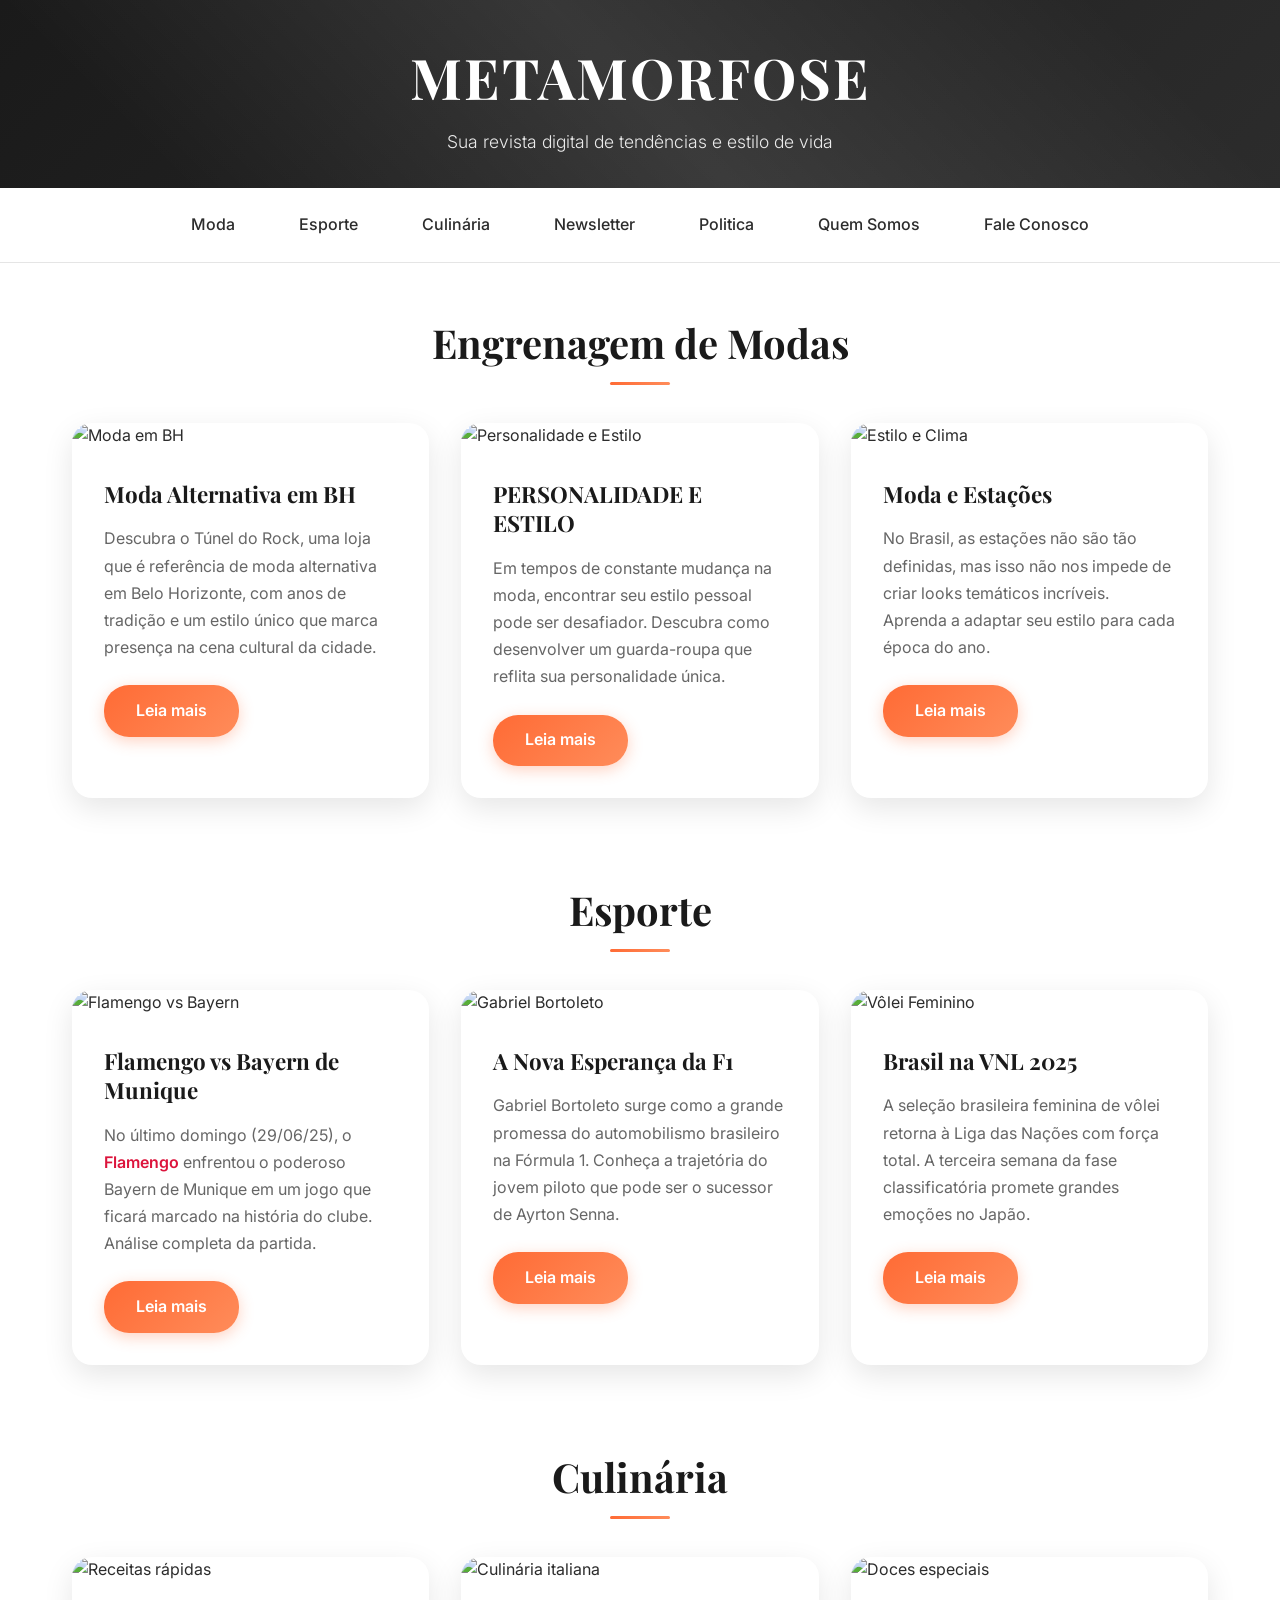
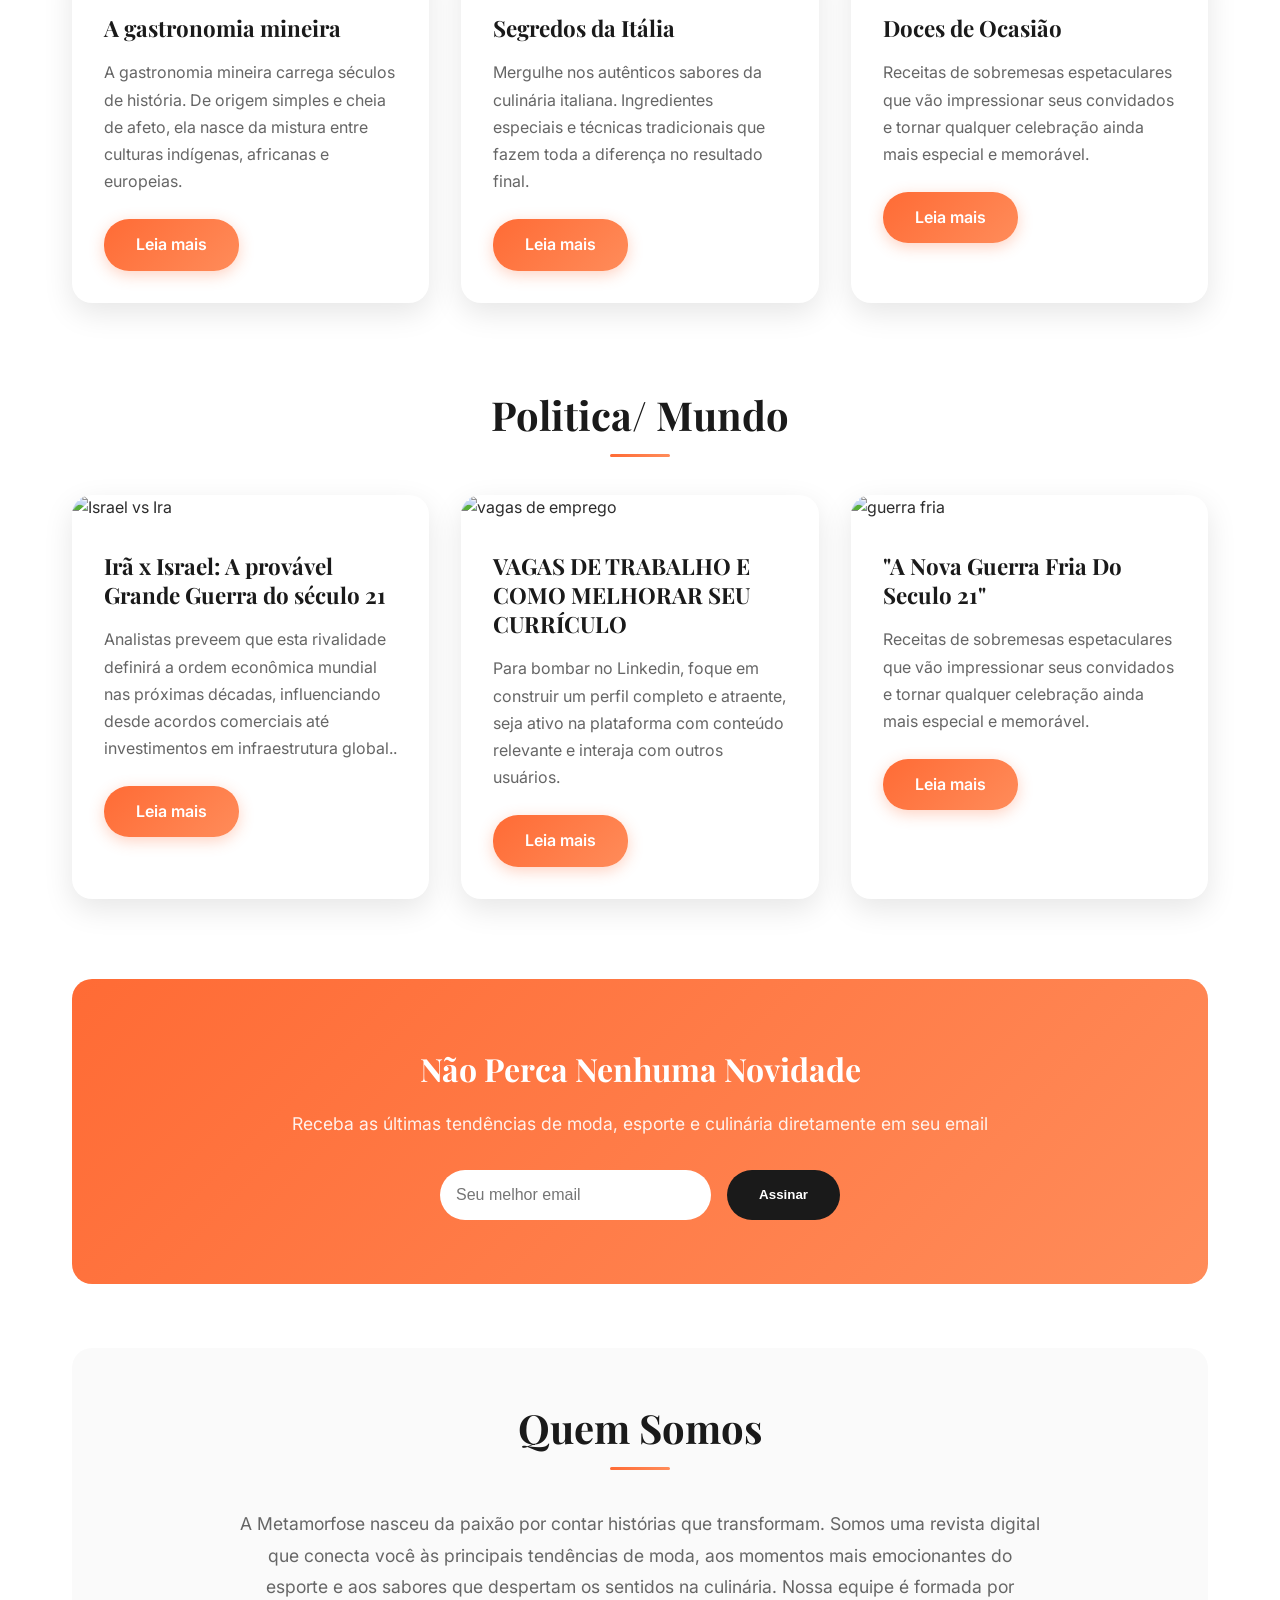
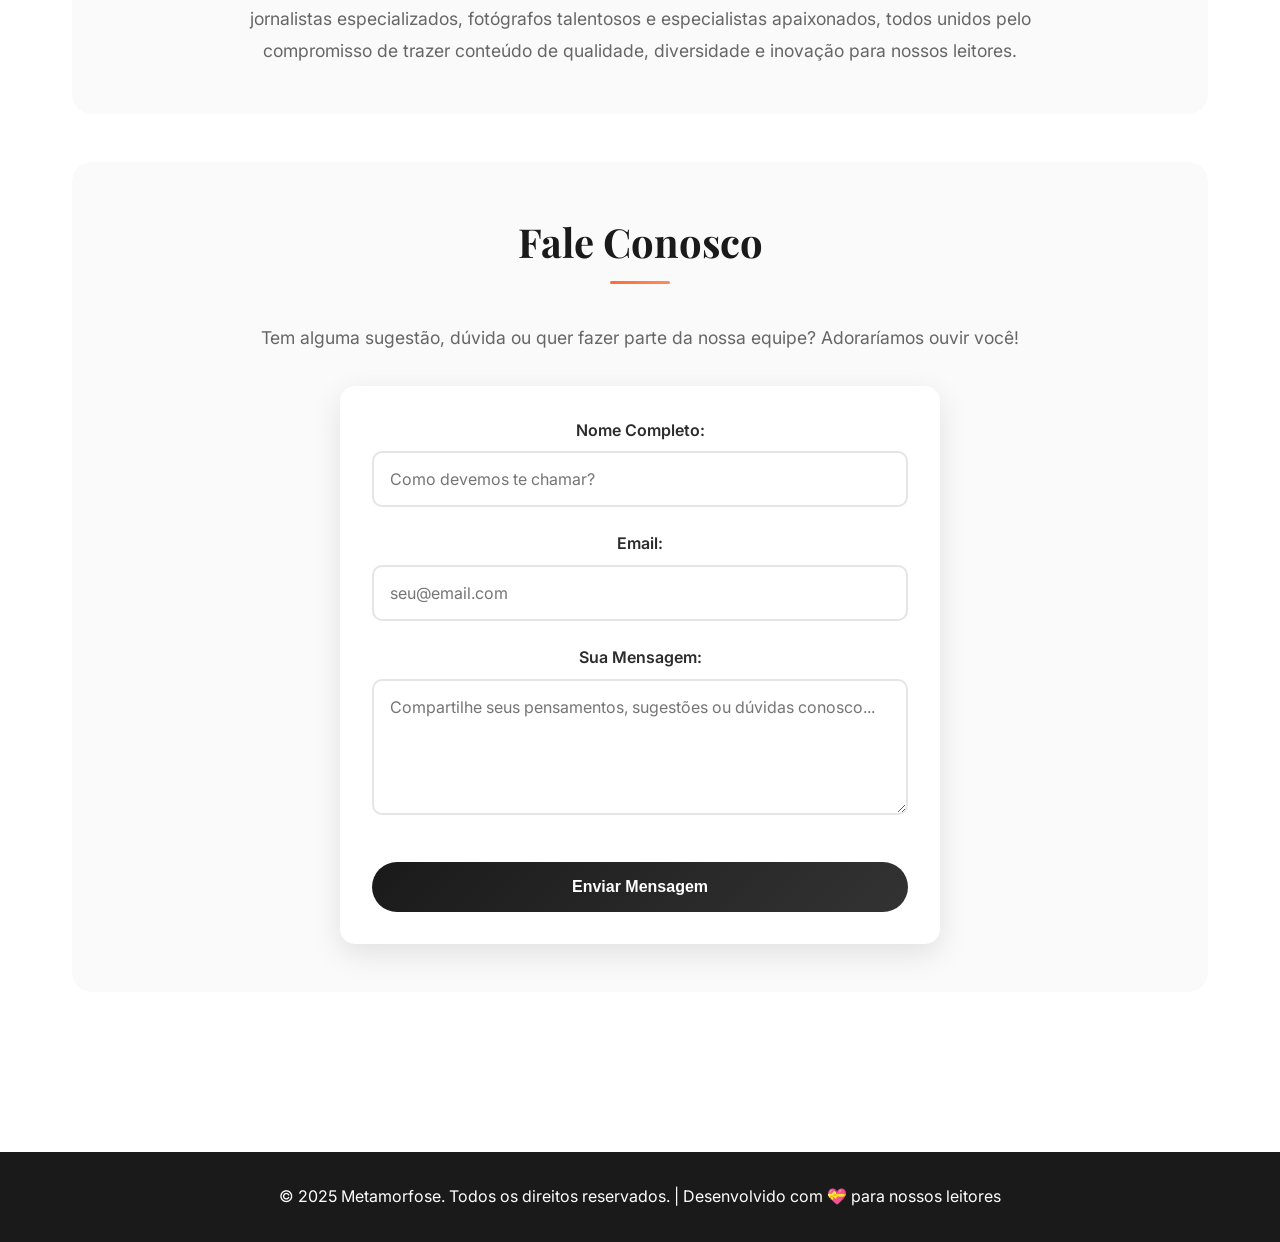
==== HTML/index.html @ 2390f220 "feat: adicionando nova página HTML" ====
<!DOCTYPE html>
<html lang="pt-br">
<head>
  <meta charset="UTF-8" />
  <meta name="viewport" content="width=device-width, initial-scale=1" />
  <title>Metamorfose - Revista de Notícias</title>
  <link rel="preconnect" href="https://fonts.googleapis.com">
  <link rel="preconnect" href="https://fonts.gstatic.com" crossorigin>
  <link href="https://fonts.googleapis.com/css2?family=Playfair+Display:wght@400;500;600;700&family=Inter:wght@300;400;500;600;700&display=swap" rel="stylesheet">
  <style>
    * {
      margin: 0;
      padding: 0;
      box-sizing: border-box;
    }

    :root {
      --primary-color: #1a1a1a;
      --accent-color: #ff6b35;
      --text-light: #666;
      --text-dark: #2c2c2c;
      --bg-light: #fafafa;
      --border-color: #e5e5e5;
      --shadow: 0 10px 30px rgba(0,0,0,0.1);
      --shadow-hover: 0 20px 40px rgba(0,0,0,0.15);
    }

    body {
      font-family: 'Inter', sans-serif;
      line-height: 1.6;
      color: var(--text-dark);
      overflow-x: hidden;
    }

    /* Header */
    header {
      background: linear-gradient(135deg, var(--primary-color) 0%, #2c2c2c 100%);
      color: white;
      padding: 2rem 0;
      text-align: center;
      position: relative;
      overflow: hidden;
    }

    header::before {
      content: '';
      position: absolute;
      top: 0;
      left: -50%;
      width: 200%;
      height: 100%;
      background: linear-gradient(45deg, transparent 30%, rgba(255,255,255,0.1) 50%, transparent 70%);
      animation: shine 3s infinite;
    }

    @keyframes shine {
      0% { transform: translateX(-100%); }
      100% { transform: translateX(100%); }
    }

    header h1 {
      font-family: 'Playfair Display', serif;
      font-size: 3.5rem;
      font-weight: 700;
      letter-spacing: 2px;
      margin-bottom: 0.4rem;
      position: relative;
      z-index: 2;
    }

    header .subtitle {
      font-size: 1.1rem;
      opacity: 0.9;
      font-weight: 300;
      position: relative;
      z-index: 2;
    }

    /* Navigation */
    nav {
      background: rgba(255,255,255,0.95);
      backdrop-filter: blur(10px);
      padding: 1rem 0;
      position: sticky;
      top: 0;
      z-index: 100;
      border-bottom: 1px solid var(--border-color);
    }

    .nav-container {
      max-width: 1200px;
      margin: 0 auto;
      display: flex;
      justify-content: center;
      gap: 2rem;
      padding: 0 2rem;
    }

    nav a {
      text-decoration: none;
      color: var(--text-dark);
      font-weight: 500;
      padding: 0.5rem 1rem;
      border-radius: 25px;
      transition: all 0.3s ease;
      position: relative;
    }

    nav a:hover {
      color: var(--accent-color);
      background: rgba(255,107,53,0.1);
      transform: translateY(-2px);
    }

    /* Main Content */
    main {
      max-width: 1200px;
      margin: 0 auto;
      padding: 3rem 2rem;
    }

    /* Section Headers */
    section {
      margin-bottom: 5rem;
    }

    section h2 {
      font-family: 'Playfair Display', serif;
      font-size: 2.5rem;
      color: var(--primary-color);
      text-align: center;
      margin-bottom: 3rem;
      position: relative;
    }

    section h2::after {
      content: '';
      position: absolute;
      bottom: -10px;
      left: 50%;
      transform: translateX(-50%);
      width: 60px;
      height: 3px;
      background: linear-gradient(90deg, var(--accent-color), #ff8c5a);
      border-radius: 2px;
    }

    /* Cards */
    .cards-container {
      display: grid;
      grid-template-columns: repeat(auto-fit, minmax(350px, 1fr));
      gap: 2rem;
      margin-top: 3rem;
    }

    .card {
      background: white;
      border-radius: 20px;
      overflow: hidden;
      box-shadow: var(--shadow);
      transition: all 0.4s ease;
      position: relative;
    }

    .card:hover {
      transform: translateY(-10px);
      box-shadow: var(--shadow-hover);
    }

    .card img {
      width: 100%;
      height: 250px;
      object-fit: cover;
      transition: transform 0.4s ease;
    }

    .card:hover img {
      transform: scale(1.05);
    }

    .card-content {
      padding: 2rem;
    }

    .card-content h3 {
      font-family: 'Playfair Display', serif;
      font-size: 1.4rem;
      color: var(--primary-color);
      margin-bottom: 1rem;
      line-height: 1.3;
    }

    .card-content p {
      color: var(--text-light);
      margin-bottom: 1.5rem;
      line-height: 1.7;
    }

    .card-content a {
      display: inline-block;
      background: linear-gradient(135deg, var(--accent-color), #ff8c5a);
      color: white;
      text-decoration: none;
      padding: 0.8rem 2rem;
      border-radius: 25px;
      font-weight: 600;
      transition: all 0.3s ease;
      box-shadow: 0 4px 15px rgba(255,107,53,0.3);
    }

    .card-content a:hover {
      transform: translateY(-2px);
      box-shadow: 0 8px 25px rgba(255,107,53,0.4);
    }

    /* Special styling for Flamengo text */
    .flamengo-highlight {
      color: #dc143c;
      font-weight: 600;
    }

    /* Info Sections */
    .info-section {
      background: var(--bg-light);
      padding: 3rem;
      border-radius: 20px;
      margin: 3rem 0;
      text-align: center;
    }

    .info-section p {
      font-size: 1.1rem;
      line-height: 1.8;
      color: var(--text-light);
      max-width: 800px;
      margin: 0 auto;
    }

    /* Form */
    .contact-form { 
      max-width: 600px;
      margin: 2rem auto 0;
      background: white;
      padding: 2rem;
      border-radius: 15px;
      box-shadow: var(--shadow);
    }

    .form-group {
      margin-bottom: 1.5rem;
    }

    .contact-form label {
      display: block;
      margin-bottom: 0.5rem;
      font-weight: 600;
      color: var(--text-dark);
    }

    .contact-form input,
    .contact-form textarea {
      width: 100%;
      padding: 1rem;
      border: 2px solid var(--border-color);
      border-radius: 10px;
      font-size: 1rem;
      transition: border-color 0.3s ease;
      font-family: inherit;
    }

    .contact-form input:focus,
    .contact-form textarea:focus {
      outline: none;
      border-color: var(--accent-color);
    }

    .contact-form button {
      background: linear-gradient(135deg, var(--primary-color), #333);
      color: white;
      border: none;
      padding: 1rem 2rem;
      font-size: 1rem;
      font-weight: 600;
      border-radius: 25px;
      cursor: pointer;
      transition: all 0.3s ease;
      width: 100%;
      margin-top: 1rem;
    }

    .contact-form button:hover {
      transform: translateY(-2px);
      box-shadow: 0 8px 25px rgba(26,26,26,0.3);
    }

    /* Footer */
    footer {
      background: var(--primary-color);
      color: white;
      text-align: center;
      padding: 2rem;
      margin-top: 4rem;
    }

    /* Newsletter Section */
    .newsletter {
      background: linear-gradient(135deg, var(--accent-color), #ff8c5a);
      color: white;
      text-align: center;
      padding: 4rem 2rem;
      margin: 4rem 0;
      border-radius: 20px;
    }

    .newsletter h3 {
      font-family: 'Playfair Display', serif;
      font-size: 2rem;
      margin-bottom: 1rem;
    }

    .newsletter p {
      font-size: 1.1rem;
      margin-bottom: 2rem;
      opacity: 0.9;
    }

    .newsletter-form {
      display: flex;
      max-width: 400px;
      margin: 0 auto;
      gap: 1rem;
    }

    .newsletter-form input {
      flex: 1;
      padding: 1rem;
      border: none;
      border-radius: 25px;
      font-size: 1rem;
    }

    .newsletter-form button {
      background: var(--primary-color);
      color: white;
      border: none;
      padding: 1rem 2rem;
      border-radius: 25px;
      font-weight: 600;
      cursor: pointer;
      transition: all 0.3s ease;
    }

    .newsletter-form button:hover {
      background: #333;
      transform: translateY(-2px);
    }

    /* Responsive */
    @media (max-width: 768px) {
      header h1 {
        font-size: 2.5rem;
      }

      .nav-container {
        flex-wrap: wrap;
        gap: 1rem;
      }

      .cards-container {
        grid-template-columns: 1fr;
      }

      section h2 {
        font-size: 2rem;
      }

      .newsletter-form {
        flex-direction: column;
      }

      main {
        padding: 2rem 1rem;
      }
    }

    /* Smooth scrolling */
    html {
      scroll-behavior: smooth;
    }

    /* Loading animation */
    @keyframes fadeInUp {
      from {
        opacity: 0;
        transform: translateY(30px);
      }
      to {
        opacity: 1;
        transform: translateY(0);
      }
    }

    .card {
      animation: fadeInUp 0.6s ease forwards;
    }

    .card:nth-child(2) {
      animation-delay: 0.2s;
    }

    .card:nth-child(3) {
      animation-delay: 0.4s;
    }
  </style>
</head>
<body>

  <header>
    <h1>METAMORFOSE</h1>
    <p class="subtitle">Sua revista digital de tendências e estilo de vida</p>
  </header>

  <nav>
    <div class="nav-container">
      <a href="#moda">Moda</a>
      <a href="#esporte">Esporte</a>
      <a href="#culinaria">Culinária</a>
      <a href="#newsletter">Newsletter</a>
      <a href="#Politica">Politica</a>
      <a href="#quem-somos">Quem Somos</a>
      <a href="#fale-conosco">Fale Conosco</a>
      
    </div>
  </nav>

  <main>
    <!-- Moda -->
    <section id="moda">
      <h2>Engrenagem de Modas</h2>
      <div class="cards-container">
        <article class="card">
          <img src="https://assets.rediredi.com/stores/images/7401c945-fddd-47c9-9fd6-4acf0120afe0_7926d182-d476-4538-8753-f0b7ef1f3ded.jpg?s=large&f=webp" alt="Moda em BH" />
          <div class="card-content">
            <h3>Moda Alternativa em BH</h3>
            <p>Descubra o Túnel do Rock, uma loja que é referência de moda alternativa em Belo Horizonte, com anos de tradição e um estilo único que marca presença na cena cultural da cidade.</p>
            <a href="Moda.html" onclick="openArticle('moda-bh')">Leia mais</a>
          </div>
        </article>

        <article class="card">
          <img src="../imagens/wherearetheavocados_42003051_259103254798828_737869429671301063_n.jpg" alt="Personalidade e Estilo" />
          <div class="card-content">
            <h3> PERSONALIDADE E ESTILO</h3>
            <p>Em tempos de constante mudança na moda, encontrar seu estilo pessoal pode ser desafiador. Descubra como desenvolver um guarda-roupa que reflita sua personalidade única.</p>
            <a href="Estilo.html" onclick="openArticle('personalidade-estilo')">Leia mais</a>
          </div>
        </article>

        <article class="card">
          <img src="https://img.freepik.com/fotos-gratis/conceito-de-estilo-de-vida-adolescente_23-2148095613.jpg?semt=ais_hybrid&w=740" alt="Estilo e Clima" />
          <div class="card-content">
            <h3>Moda e Estações</h3>
            <p>No Brasil, as estações não são tão definidas, mas isso não nos impede de criar looks temáticos incríveis. Aprenda a adaptar seu estilo para cada época do ano.</p>
            <a href="#" onclick="openArticle('moda-estacoes')">Leia mais</a>
          </div> 
        </article>
      </div>
    </section>

    <!-- Esporte -->
    <section id="esporte">
      <h2>Esporte</h2>
      <div class="cards-container">
        <article class="card">
          <img src="https://fla-image.mundobola.com/_next/image/?url=https%3A%2F%2Ffla-media.mundobola.com%2Fmedia%2F2025%2F06%2Fcopa-do-mundo-de-clubes-flamengo-x-bayern-jorginho.jpg&w=1200&q=75" alt="Flamengo vs Bayern" />
          <div class="card-content">
            <h3>Flamengo vs Bayern de Munique</h3>
            <p>No último domingo (29/06/25), o <span class="flamengo-highlight">Flamengo</span> enfrentou o poderoso Bayern de Munique em um jogo que ficará marcado na história do clube. Análise completa da partida.</p>
            <a href="flamengo.html" onclick="openArticle('flamengo-bayern')">Leia mais</a>
          </div>
        </article>

        <article class="card">
          <img src="https://correiopaulista.com/wp-content/uploads/2025/07/bortoleto-abandona-correio-paulista.png" alt="Gabriel Bortoleto" />
          <div class="card-content">
            <h3>A Nova Esperança da F1</h3>
            <p>Gabriel Bortoleto surge como a grande promessa do automobilismo brasileiro na Fórmula 1. Conheça a trajetória do jovem piloto que pode ser o sucessor de Ayrton Senna.</p>
            <a href="f1.html" onclick="openArticle('bortoleto-f1')">Leia mais</a>
          </div>
        </article>

        <article class="card">
          <img src="https://sportbuzz.com.br/wp-content/uploads/2024/07/httpssportbuzz.com_.brmediauploads202406sem-titulo-1_2moyqeat.png" alt="Vôlei Feminino" />
          <div class="card-content">
            <h3>Brasil na VNL 2025</h3>
            <p>A seleção brasileira feminina de vôlei retorna à Liga das Nações com força total. A terceira semana da fase classificatória promete grandes emoções no Japão.</p>
            <a href="vnl.html" onclick="openArticle('brasil-vnl')">Leia mais</a>
          </div>
        </article>
      </div>
    </section>

    <!-- Culinária -->
    <section id="culinaria">
      <h2>Culinária</h2>
      <div class="cards-container">
        <article class="card">
          <img src="https://images.unsplash.com/photo-1574484284002-952d92456975?ixlib=rb-4.0.3&auto=format&fit=crop&w=800&q=80" alt="Receitas rápidas" />
          <div class="card-content">
            <h3>A gastronomia mineira</h3>
            <p>A gastronomia mineira carrega séculos de história. De origem simples e cheia de afeto, ela nasce da mistura entre culturas indígenas, africanas e europeias. </p>
            <a href="culinaria.html" onclick="openArticle('receitas-rapidas')">Leia mais</a>
          </div>
        </article>

        <article class="card">
          <img src="https://images.unsplash.com/photo-1512058564366-c9e3a9c8a8d9?auto=format&fit=crop&w=400&q=80" alt="Culinária italiana" />
          <div class="card-content">
            <h3>Segredos da Itália</h3>
            <p>Mergulhe nos autênticos sabores da culinária italiana. Ingredientes especiais e técnicas tradicionais que fazem toda a diferença no resultado final.</p>
            <a href="#" onclick="openArticle('culinaria-italiana')">Leia mais</a>
          </div>
        </article>

        <article class="card">
          <img src="https://images.unsplash.com/photo-1478145046317-39f10e56b5e9?auto=format&fit=crop&w=400&q=80" alt="Doces especiais" />
          <div class="card-content">
            <h3>Doces de Ocasião</h3>
            <p>Receitas de sobremesas espetaculares que vão impressionar seus convidados e tornar qualquer celebração ainda mais especial e memorável.</p>
            <a href="#" onclick="openArticle('doces-especiais')">Leia mais</a>
          </div>
        </article>
      </div>
    </section>

     <!-- Politica -->
    <section id="Politica">
      <h2>Politica/ Mundo</h2>
      <div class="cards-container">
        <article class="card">
          <img src="img/poder-guerra-ir-israel.png" alt="Israel vs Ira " />
          <div class="card-content">
            <h3>Irã x Israel: A provável Grande Guerra do século 21</h3>
            <p>Analistas preveem que esta rivalidade definirá a ordem econômica mundial nas próximas décadas, influenciando desde acordos comerciais até investimentos em infraestrutura global.. </p>
            <a href="guerra.html" onclick="openArticle('israel e ira')">Leia mais</a>
          </div>
        </article>

        <article class="card">
          <img src="img/taqe.jpg" alt="vagas de emprego" />
          <div class="card-content">
            <h3>VAGAS DE TRABALHO E COMO MELHORAR SEU CURRÍCULO</h3>
            <p>Para bombar no Linkedin, foque em construir um perfil completo e atraente, seja ativo na plataforma com conteúdo relevante e interaja com outros usuários.</p>
            <a href="vagasemprego.html" onclick="openArticle('vagas de emprego')">Leia mais</a>
          </div>
        </article>

        <article class="card">
          <img src="img/EUA-x-China.png" alt="guerra fria " />
          <div class="card-content">
            <h3>"A Nova Guerra Fria Do Seculo 21"</h3>
            <p>Receitas de sobremesas espetaculares que vão impressionar seus convidados e tornar qualquer celebração ainda mais especial e memorável.</p>
            <a href="guerrafria.html" onclick="openArticle('guerra - fria')">Leia mais</a>
          </div>
        </article>
      </div>
    </section>

    <!-- Newsletter -->
    <section id="newsletter" class="newsletter">
      <h3>Não Perca Nenhuma Novidade</h3>
      <p>Receba as últimas tendências de moda, esporte e culinária diretamente em seu email</p>
      <form class="newsletter-form" onsubmit="subscribeNewsletter(event)">
        <input type="email" placeholder="Seu melhor email" required />
        <button type="submit">Assinar</button>
      </form>
    </section>

    <!-- Quem Somos -->
    <section id="quem-somos" class="info-section">
      <h2>Quem Somos</h2>
      <p> 
        A Metamorfose nasceu da paixão por contar histórias que transformam. Somos uma revista digital 
        que conecta você às principais tendências de moda, aos momentos mais emocionantes do esporte 
        e aos sabores que despertam os sentidos na culinária. Nossa equipe é formada por jornalistas 
        especializados, fotógrafos talentosos e especialistas apaixonados, todos unidos pelo compromisso 
        de trazer conteúdo de qualidade, diversidade e inovação para nossos leitores.
      </p>
    </section>

    <!-- Fale Conosco -->
    <section id="fale-conosco" class="info-section">
      <h2>Fale Conosco</h2>
      <p>Tem alguma sugestão, dúvida ou quer fazer parte da nossa equipe? Adoraríamos ouvir você!</p>

      <form class="contact-form" onsubmit="sendMessage(event)">
        <div class="form-group">
          <label for="nome">Nome Completo:</label>
          <input type="text" id="nome" name="nome" placeholder="Como devemos te chamar?" required />
        </div>

        <div class="form-group">
          <label for="email">Email:</label>
          <input type="email" id="email" name="email" placeholder="seu@email.com" required />
        </div>

        <div class="form-group">
          <label for="mensagem">Sua Mensagem:</label>
          <textarea id="mensagem" name="mensagem" rows="5" placeholder="Compartilhe seus pensamentos, sugestões ou dúvidas conosco..." required></textarea>
        </div>

        <button type="submit">Enviar Mensagem</button>
      </form>
    </section>
  </main>

  <footer>
    <p>&copy; 2025 Metamorfose. Todos os direitos reservados. | Desenvolvido com 💝 para nossos leitores</p>
  </footer>

  <script src="../ascents/scripts/app.js"> </script>
 

</body>
</html>
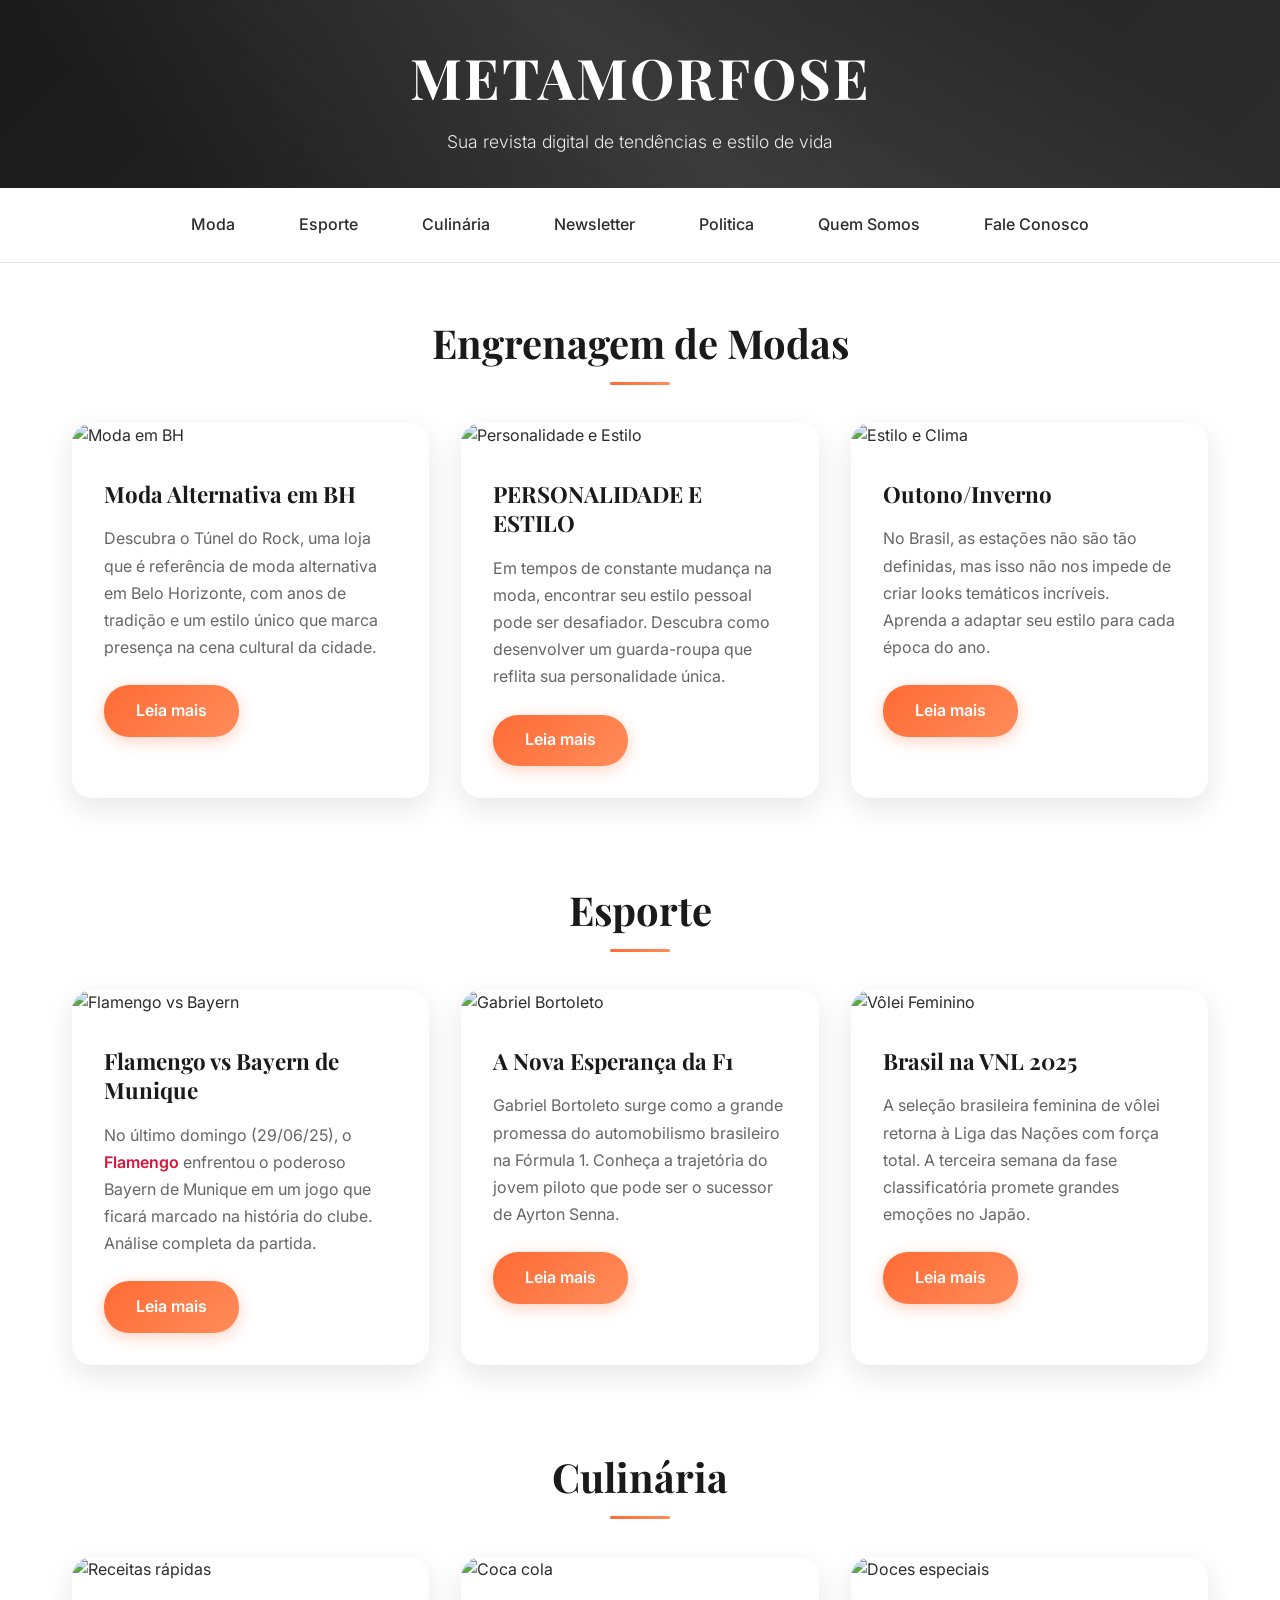
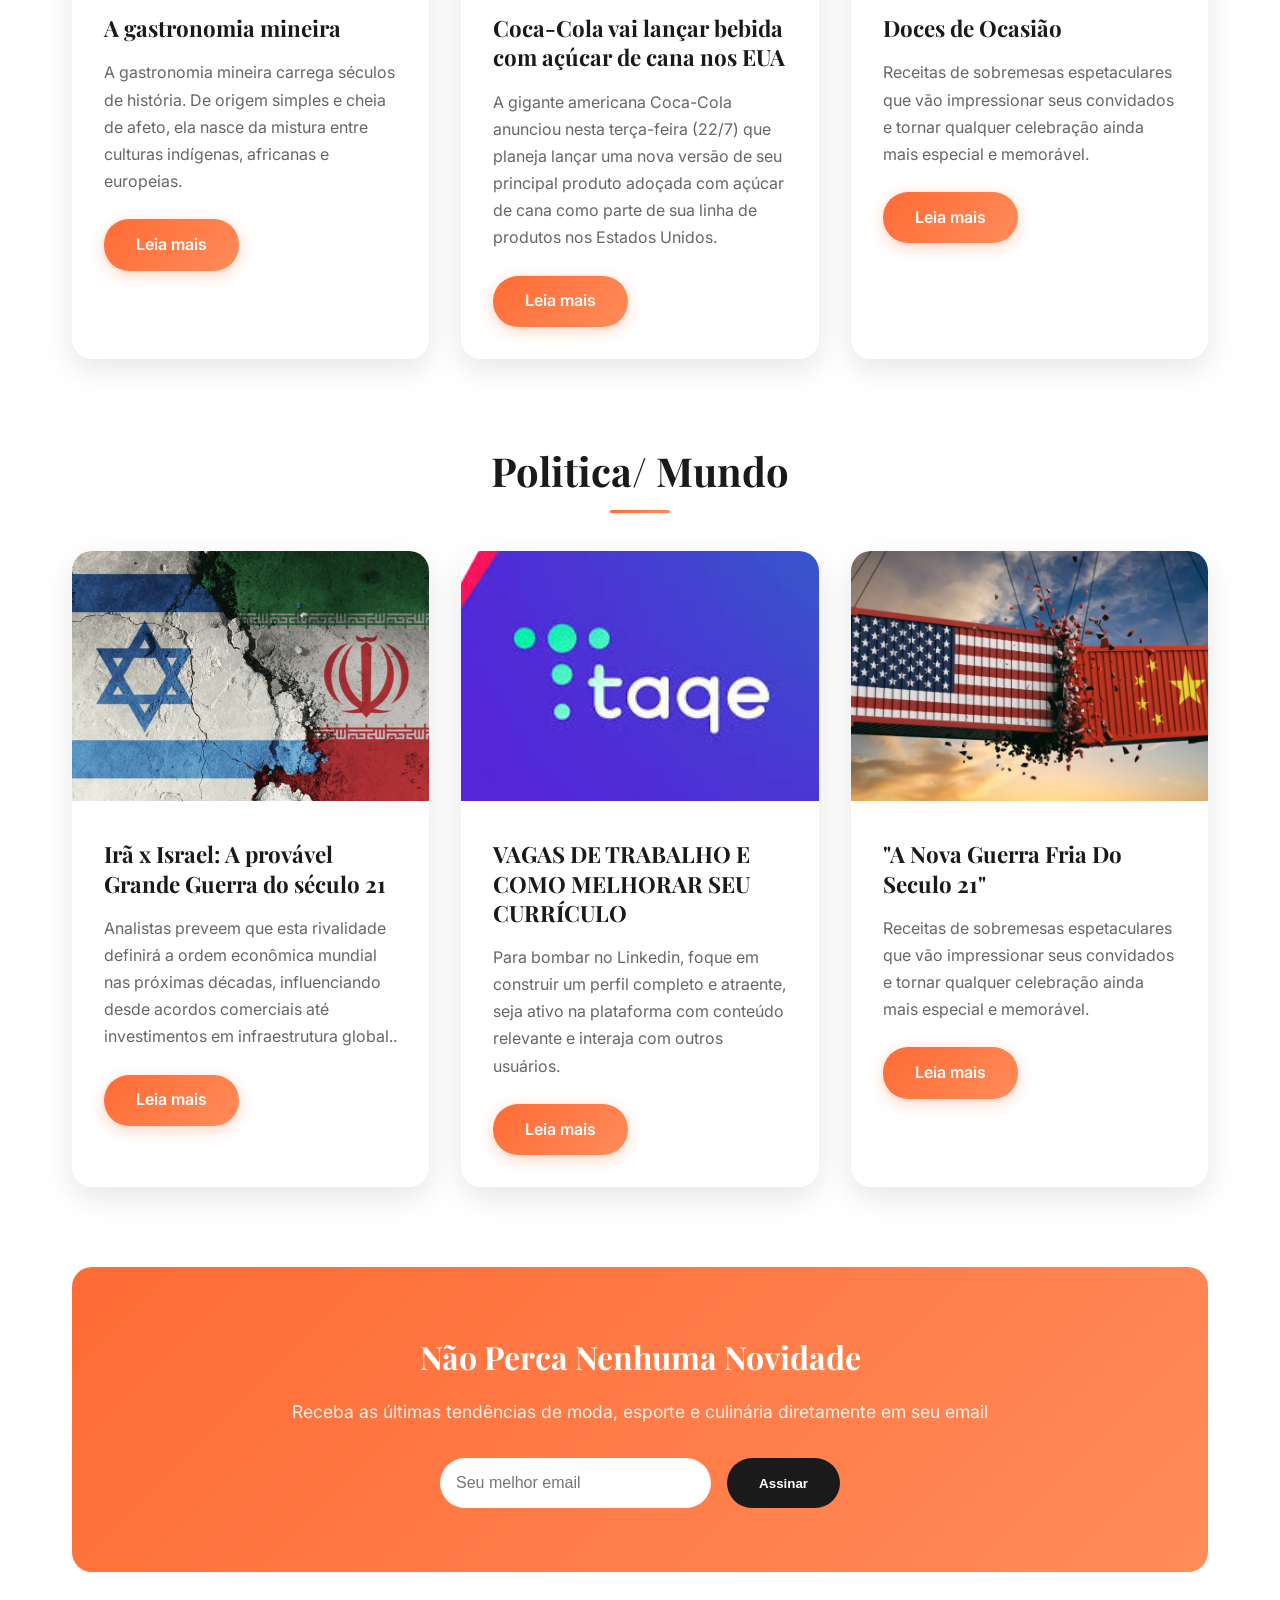
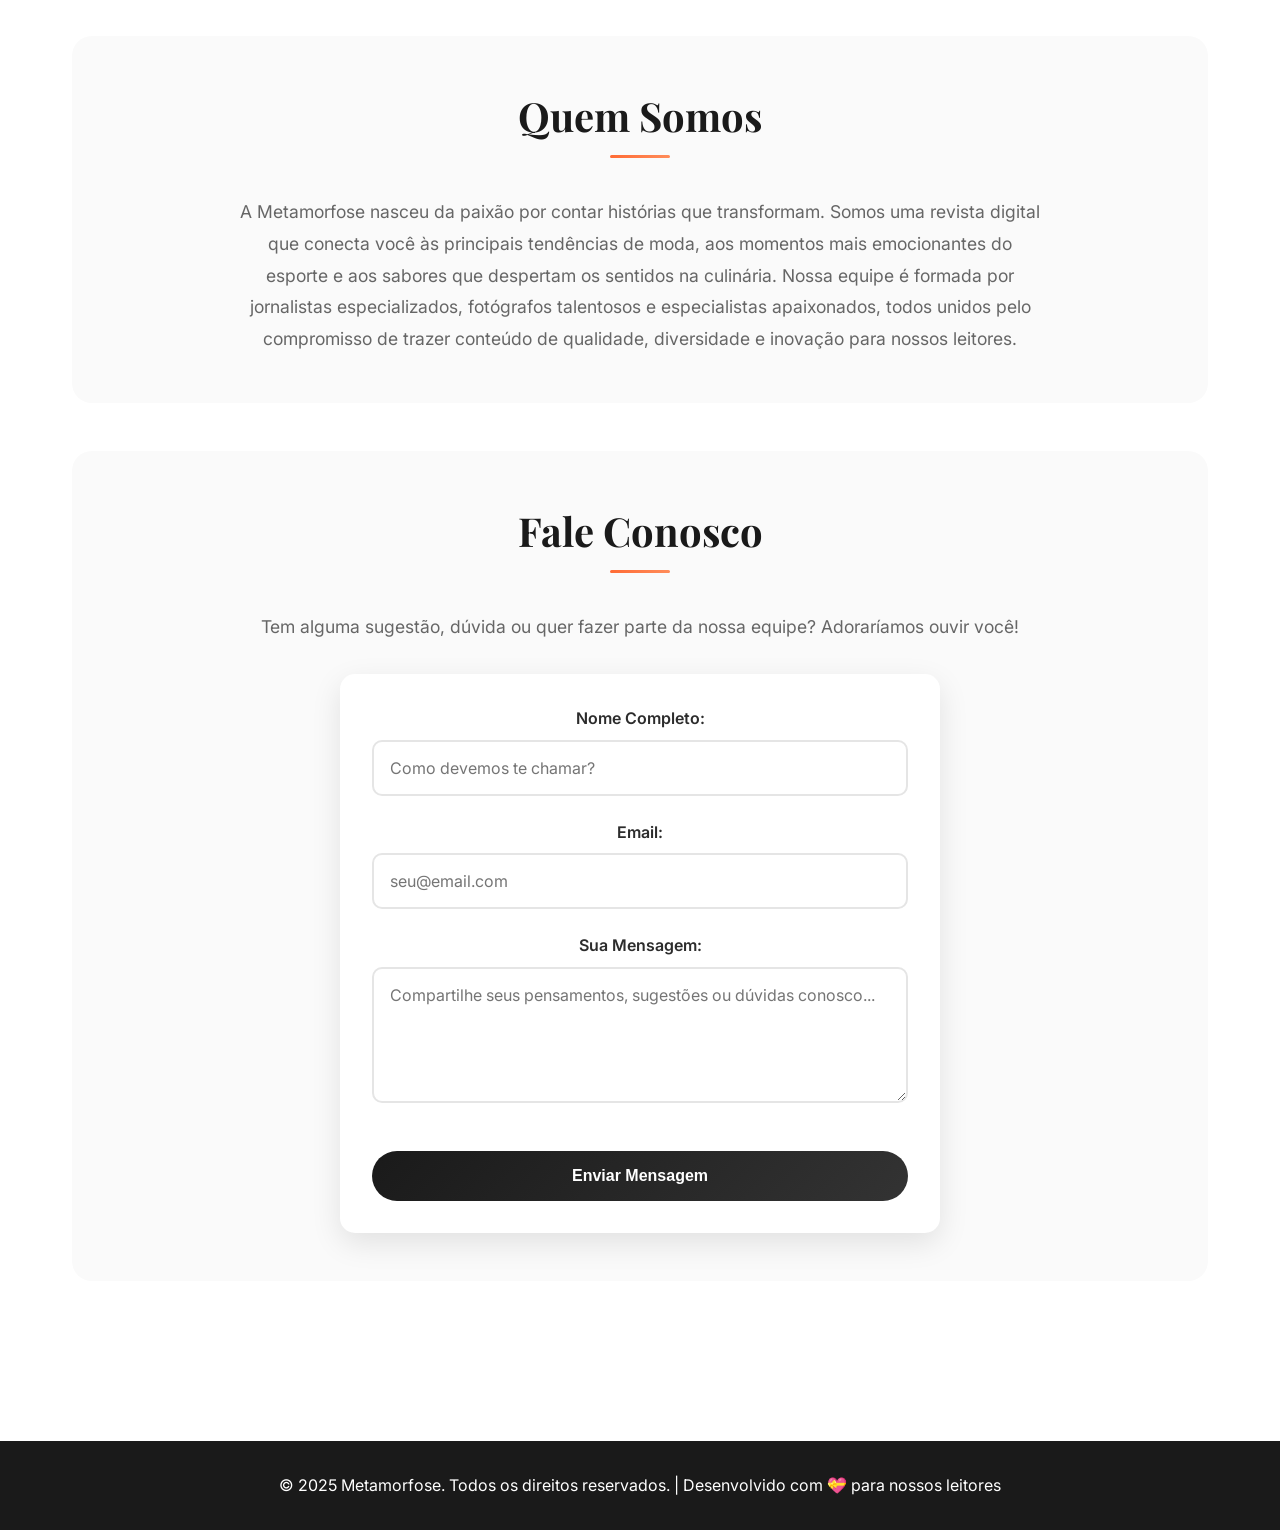
==== commit 1ca9c02e: "feat: alteraçoes pagina principal" ====
--- a/HTML/index.html
+++ b/HTML/index.html
@@ -448,7 +448,7 @@
         </article>
 
         <article class="card">
-          <img src="../imagens/wherearetheavocados_42003051_259103254798828_737869429671301063_n.jpg" alt="Personalidade e Estilo" />
+          <img src="../img/images.jpg" alt="Personalidade e Estilo" />
           <div class="card-content">
             <h3> PERSONALIDADE E ESTILO</h3>
             <p>Em tempos de constante mudança na moda, encontrar seu estilo pessoal pode ser desafiador. Descubra como desenvolver um guarda-roupa que reflita sua personalidade única.</p>
@@ -457,11 +457,11 @@
         </article>
 
         <article class="card">
-          <img src="https://img.freepik.com/fotos-gratis/conceito-de-estilo-de-vida-adolescente_23-2148095613.jpg?semt=ais_hybrid&w=740" alt="Estilo e Clima" />
-          <div class="card-content">
-            <h3>Moda e Estações</h3>
+          <img src="../img/outono.jpg" alt="Estilo e Clima" />
+          <div class="card-content">
+            <h3>Outono/Inverno</h3>
             <p>No Brasil, as estações não são tão definidas, mas isso não nos impede de criar looks temáticos incríveis. Aprenda a adaptar seu estilo para cada época do ano.</p>
-            <a href="#" onclick="openArticle('moda-estacoes')">Leia mais</a>
+            <a href="../HTML/outono.html" onclick="openArticle('moda-estacoes')">Leia mais</a>
           </div> 
         </article>
       </div>
@@ -509,16 +509,16 @@
           <div class="card-content">
             <h3>A gastronomia mineira</h3>
             <p>A gastronomia mineira carrega séculos de história. De origem simples e cheia de afeto, ela nasce da mistura entre culturas indígenas, africanas e europeias. </p>
-            <a href="culinaria.html" onclick="openArticle('receitas-rapidas')">Leia mais</a>
-          </div>
-        </article>
-
-        <article class="card">
-          <img src="https://images.unsplash.com/photo-1512058564366-c9e3a9c8a8d9?auto=format&fit=crop&w=400&q=80" alt="Culinária italiana" />
-          <div class="card-content">
-            <h3>Segredos da Itália</h3>
-            <p>Mergulhe nos autênticos sabores da culinária italiana. Ingredientes especiais e técnicas tradicionais que fazem toda a diferença no resultado final.</p>
-            <a href="#" onclick="openArticle('culinaria-italiana')">Leia mais</a>
+            <a href="../HTML/culinaria.html" onclick="openArticle('receitas-rapidas')">Leia mais</a>
+          </div>
+        </article>
+
+        <article class="card">
+          <img src="../img/Agro_CocaColajpg.jpg" alt="Coca cola" />
+          <div class="card-content">
+            <h3>Coca-Cola vai lançar bebida com açúcar de cana nos EUA</h3>
+            <p>A gigante americana Coca-Cola anunciou nesta terça-feira (22/7) que planeja lançar uma nova versão de seu principal produto adoçada com açúcar de cana como parte de sua linha de produtos nos Estados Unidos.</p>
+            <a href="../HTML/cocacola.html" onclick="openArticle('coca-cola')">Leia mais</a>
           </div>
         </article>
 
@@ -538,7 +538,7 @@
       <h2>Politica/ Mundo</h2>
       <div class="cards-container">
         <article class="card">
-          <img src="img/poder-guerra-ir-israel.png" alt="Israel vs Ira " />
+          <img src="../img/poder-guerra-ir-israel.png" alt="Israel vs Ira " />
           <div class="card-content">
             <h3>Irã x Israel: A provável Grande Guerra do século 21</h3>
             <p>Analistas preveem que esta rivalidade definirá a ordem econômica mundial nas próximas décadas, influenciando desde acordos comerciais até investimentos em infraestrutura global.. </p>
@@ -547,7 +547,7 @@
         </article>
 
         <article class="card">
-          <img src="img/taqe.jpg" alt="vagas de emprego" />
+          <img src="../img/taqe.jpg" alt="vagas de emprego" />
           <div class="card-content">
             <h3>VAGAS DE TRABALHO E COMO MELHORAR SEU CURRÍCULO</h3>
             <p>Para bombar no Linkedin, foque em construir um perfil completo e atraente, seja ativo na plataforma com conteúdo relevante e interaja com outros usuários.</p>
@@ -556,7 +556,7 @@
         </article>
 
         <article class="card">
-          <img src="img/EUA-x-China.png" alt="guerra fria " />
+          <img src="../img/EUA-x-China.png" alt="guerra fria " />
           <div class="card-content">
             <h3>"A Nova Guerra Fria Do Seculo 21"</h3>
             <p>Receitas de sobremesas espetaculares que vão impressionar seus convidados e tornar qualquer celebração ainda mais especial e memorável.</p>
